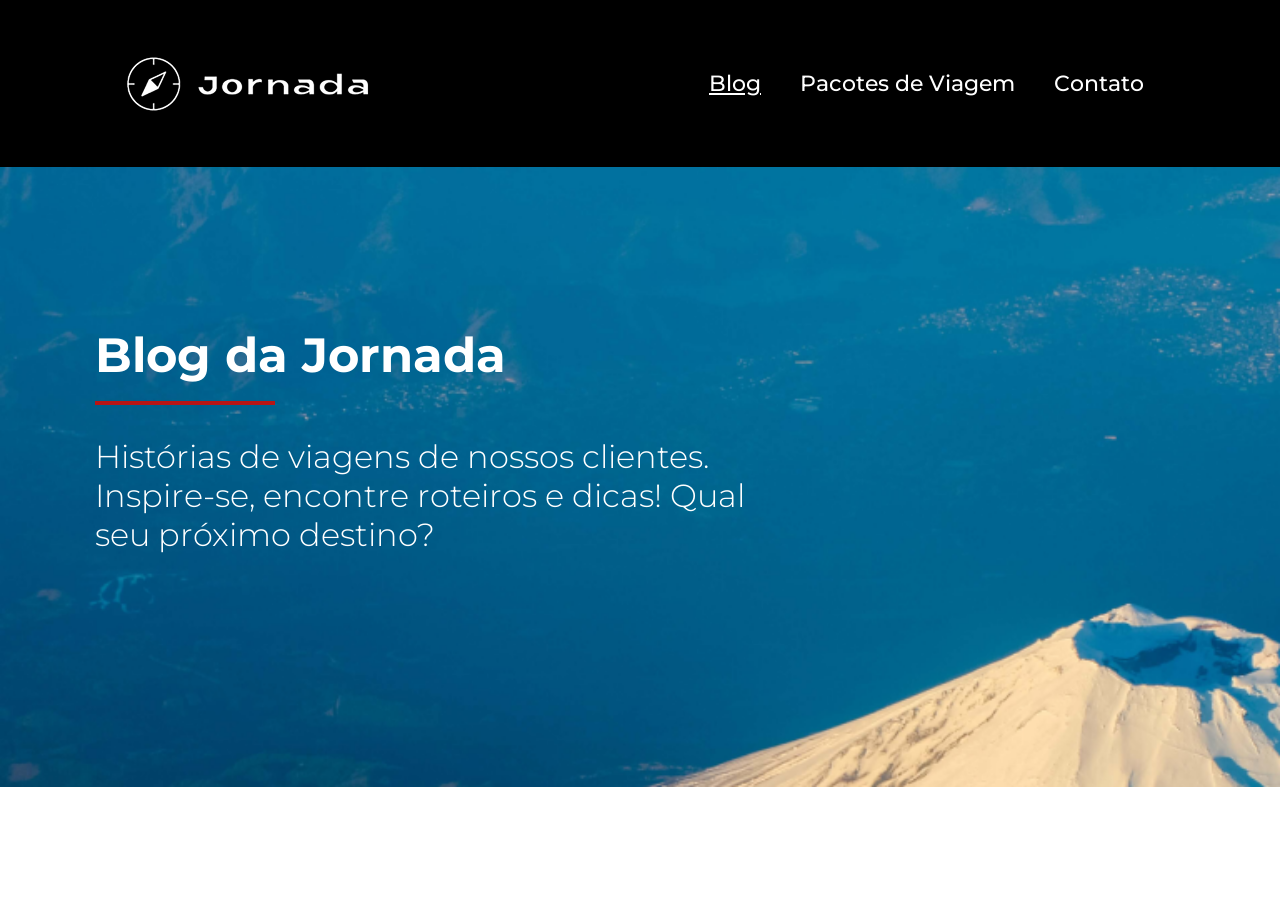
==== pages/blog.html @ a34484f1 "Inicializa pagina e blog" ====
<!doctype html>
<html lang="pt-br">
  <head>
    <meta charset="UTF-8" />
    <meta name="viewport" content="width=device-width, initial-scale=1.0" />
    <meta
      name="description"
      content="Descubra experiências de viagem, acomodações, gastronomia e lugares incríveis para conhecer. Confira dicas, destinos e ofertas para sua próxima viagem!"
    />

    <link rel="stylesheet" href="../css/style.css" />
    <link rel="icon" href="../img/favico.svg" type="xml/svg" />

    <title>Blog - Jornada Viagens</title>
  </head>
  <body>
    <header class="main-header">
      <a class="logo" href="../index.html" title="Voltar para a página inicial">
        <img
          class="img-mobile"
          src="../img/bussola-jornada-branca.png"
          alt="Bussola do Logo Jornada Viagens na cor branca"
        />
        <img
          class="img-desktop"
          src="../img/bussola-texto-jornada-branco.png"
          alt="Logo Jornada Viagens na cor branca"
        />
      </a>
      <div class="navigation-menu">
        <label for="menu"><img src="../img/menu.png" alt="" /></label>
        <input type="checkbox" id="menu" hidden />
        <nav>
          <ul class="list-links">
            <li>
              <a
                class="active"
                href="blog.html"
                target="_blank"
                title="Acessar Blog"
                >Blog</a
              >
            </li>
            <li>
              <a href="../pages/pacotes.html" title="Acessar Pacotes de Viagem"
                >Pacotes de Viagem</a
              >
            </li>
            <li>
              <a href="contato.html" target="_blank" title="Acessar Contato"
                >Contato</a
              >
            </li>
          </ul>
        </nav>
      </div>
    </header>
    <main>
      <section class="hero">
        <div class="hero-img img-container blog">
          <div class="hero-container">
            <div class="title-hero">
              <h2>Blog da Jornada</h2>
              <hr />
            </div>
            <p>
              Histórias de viagens de nossos clientes. Inspire-se, encontre roteiros e dicas! Qual seu próximo destino?
            </p>
          </div>
        </div>
      </section>
    </main>
  </body>
</html>
---- css/style.css ----
@import url(global.css);
@import url(header.css);
@import url(hero.css);
@import url(offers.css); 
@import url(categories.css);
@import url(destinations.css);
@import url(payment.css);
@import url(testimonials.css);
@import url(hero-footer.css);
@import url(footer.css);
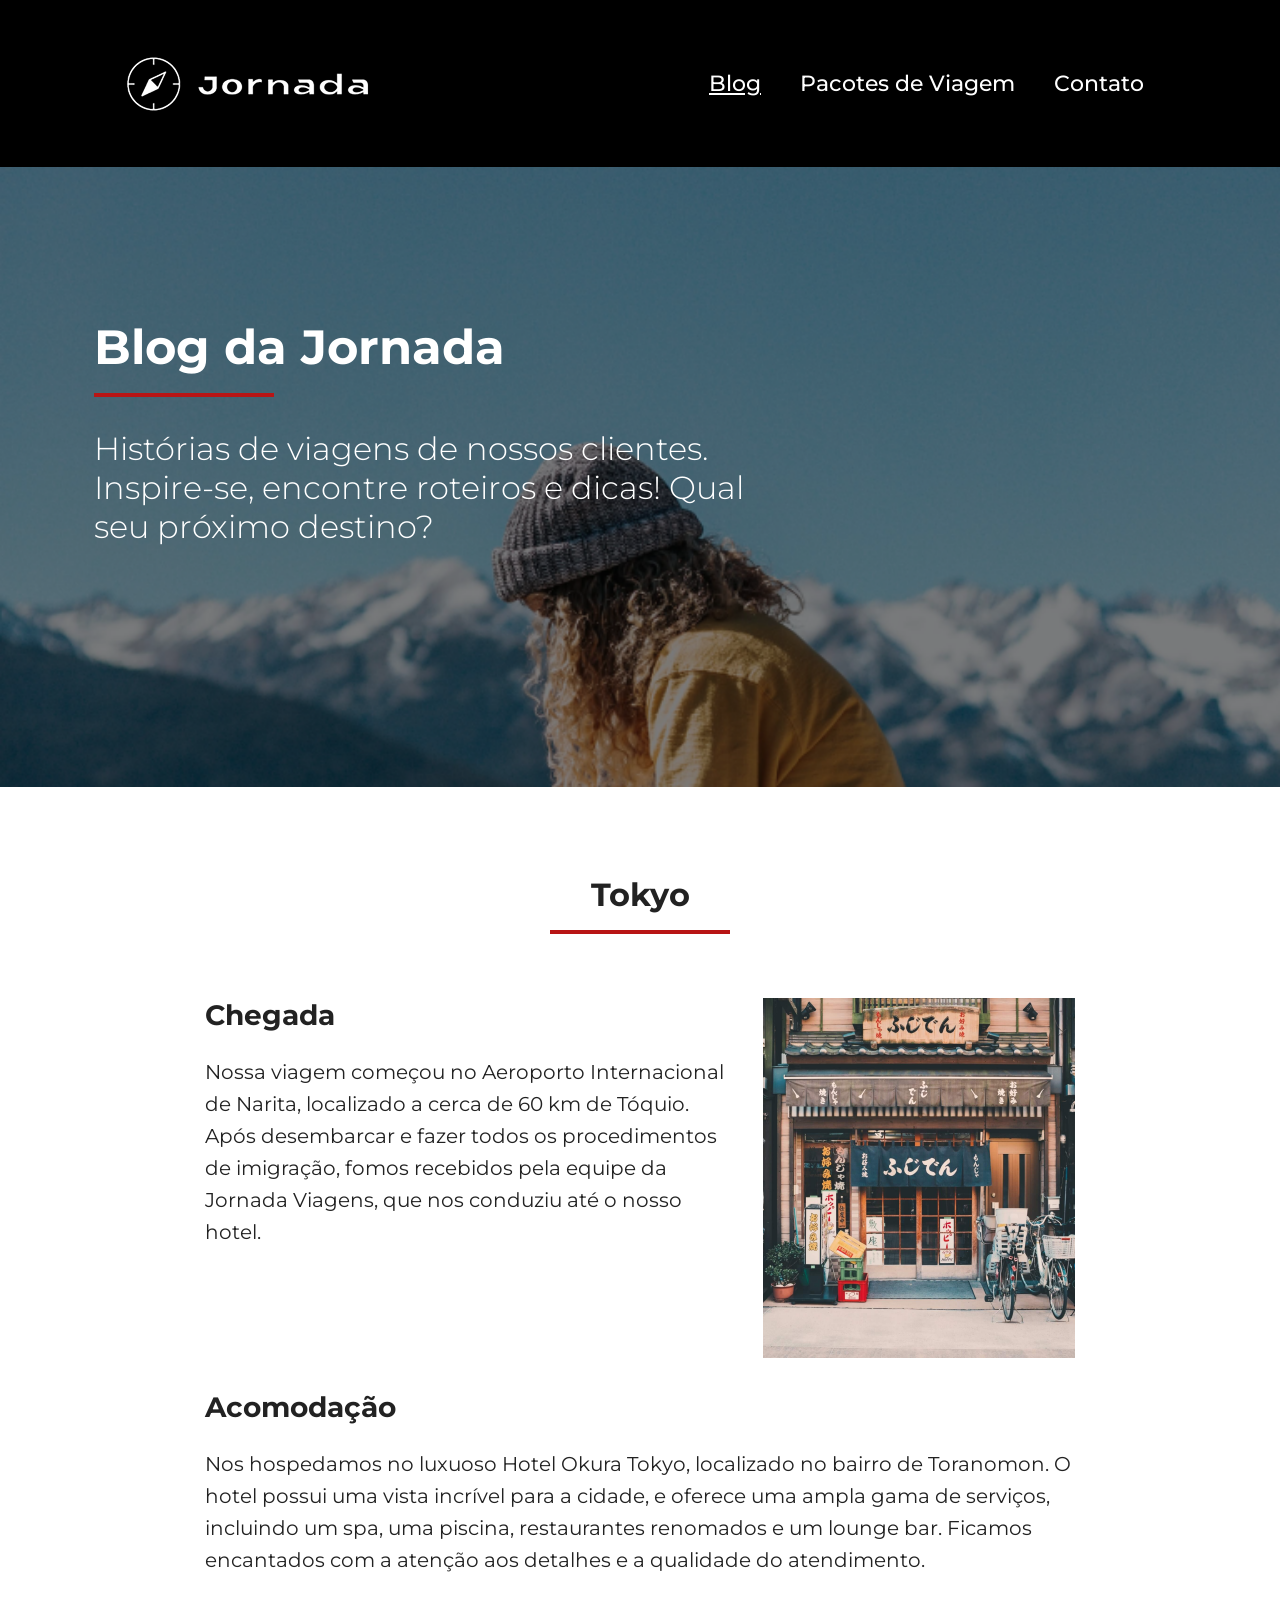
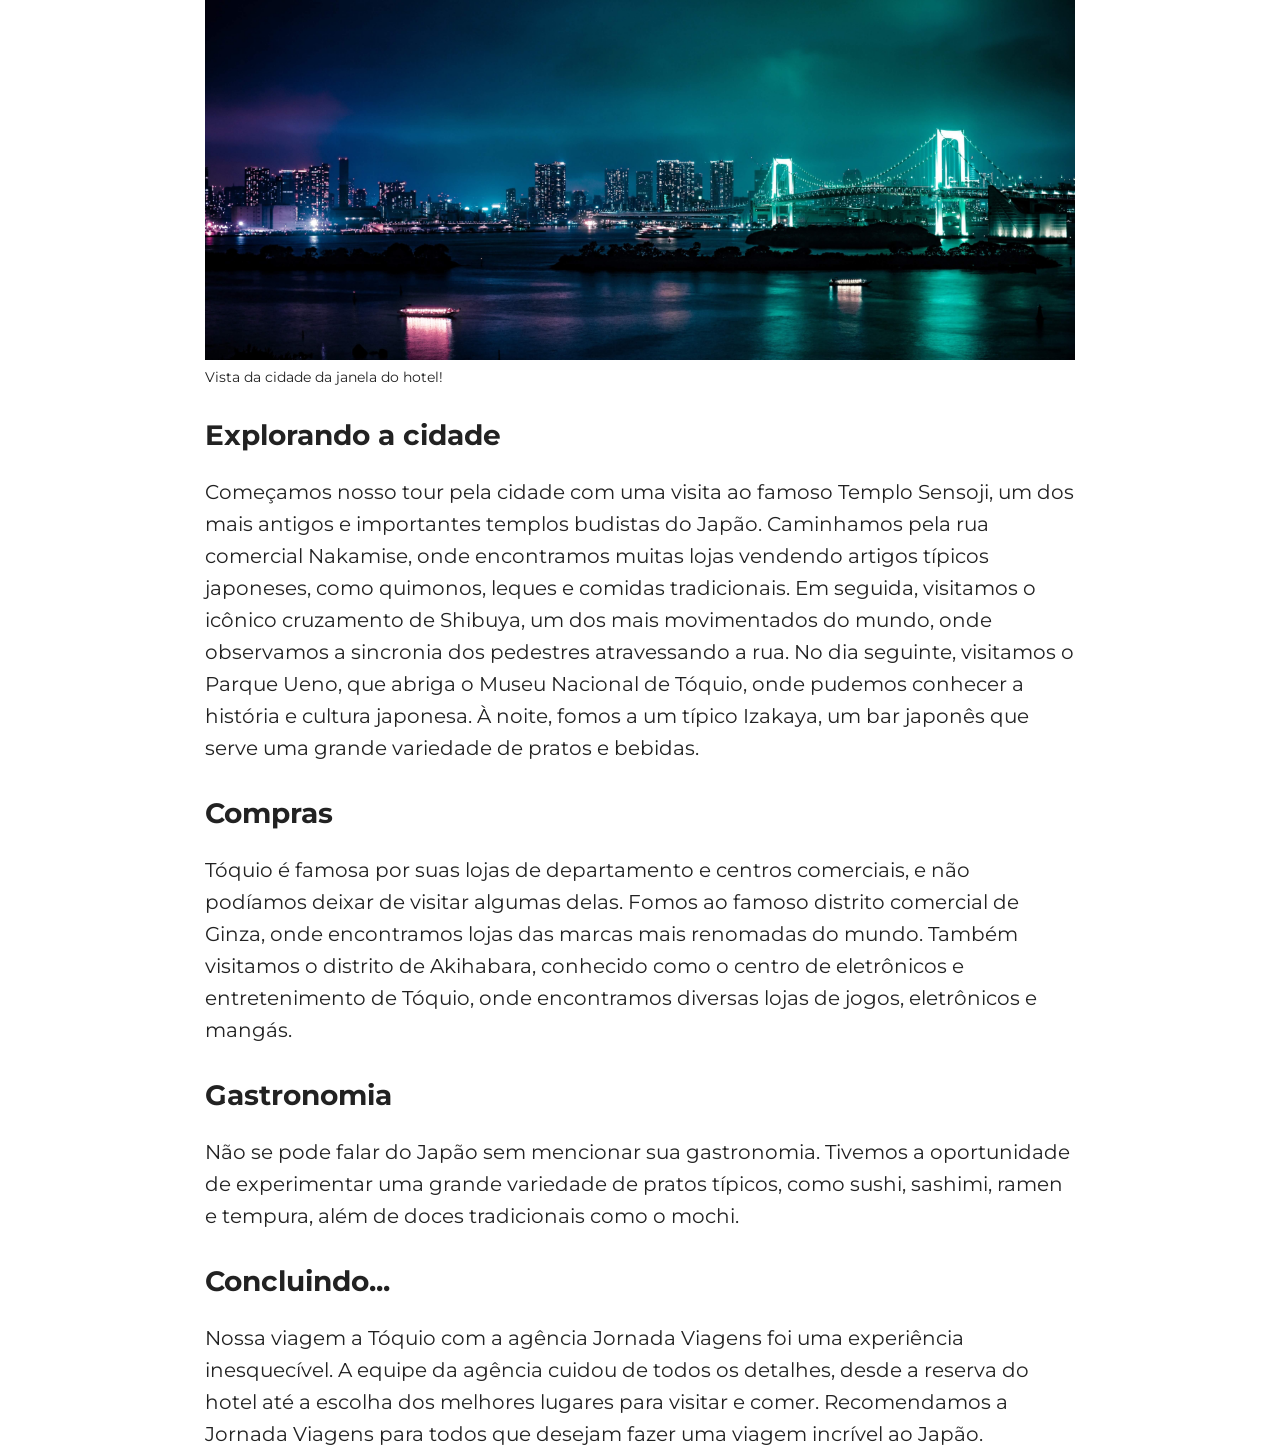
==== commit f42ff423: "Adiciona secao sobre Tokyo" ====
--- a/pages/blog.html
+++ b/pages/blog.html
@@ -64,7 +64,106 @@
               <hr />
             </div>
             <p>
-              Histórias de viagens de nossos clientes. Inspire-se, encontre roteiros e dicas! Qual seu próximo destino?
+              Histórias de viagens de nossos clientes. Inspire-se, encontre
+              roteiros e dicas! Qual seu próximo destino?
+            </p>
+          </div>
+        </div>
+      </section>
+
+      <section class="tokyo-highlight">
+        <div class="section-title">
+          <h2>Tokyo</h2>
+          <hr />
+        </div>
+
+        <div class="tokyo-content arrival">
+          <div>
+            <h3>Chegada</h3>
+            <p>
+              Nossa viagem começou no Aeroporto Internacional de Narita,
+              localizado a cerca de 60 km de Tóquio. Após desembarcar e fazer
+              todos os procedimentos de imigração, fomos recebidos pela equipe
+              da Jornada Viagens, que nos conduziu até o nosso hotel.
+            </p>
+          </div>
+          <figure>
+            <div class="img-tokyo hotel"></div>
+          </figure>
+        </div>
+
+        <div class="tokyo-content">
+          <div>
+            <h3>Acomodação</h3>
+            <p>
+              Nos hospedamos no luxuoso Hotel Okura Tokyo, localizado no bairro
+              de Toranomon. O hotel possui uma vista incrível para a cidade, e
+              oferece uma ampla gama de serviços, incluindo um spa, uma piscina,
+              restaurantes renomados e um lounge bar. Ficamos encantados com a
+              atenção aos detalhes e a qualidade do atendimento.
+            </p>
+          </div>
+          <figure>
+            <div class="img-tokyo view"></div>
+            <figcaption>Vista da cidade da janela do hotel!</figcaption>
+          </figure>
+        </div>
+
+        <div class="tokyo-content">
+          <div>
+            <h3>Explorando a cidade</h3>
+            <p>
+              Começamos nosso tour pela cidade com uma visita ao famoso Templo
+              Sensoji, um dos mais antigos e importantes templos budistas do
+              Japão. Caminhamos pela rua comercial Nakamise, onde encontramos
+              muitas lojas vendendo artigos típicos japoneses, como quimonos,
+              leques e comidas tradicionais. Em seguida, visitamos o icônico
+              cruzamento de Shibuya, um dos mais movimentados do mundo, onde
+              observamos a sincronia dos pedestres atravessando a rua. No dia
+              seguinte, visitamos o Parque Ueno, que abriga o Museu Nacional de
+              Tóquio, onde pudemos conhecer a história e cultura japonesa. À
+              noite, fomos a um típico Izakaya, um bar japonês que serve uma
+              grande variedade de pratos e bebidas.
+            </p>
+          </div>
+        </div>
+
+        <div class="tokyo-content">
+          <div>
+            <h3>Compras</h3>
+            <p>
+              Tóquio é famosa por suas lojas de departamento e centros
+              comerciais, e não podíamos deixar de visitar algumas delas. Fomos
+              ao famoso distrito comercial de Ginza, onde encontramos lojas das
+              marcas mais renomadas do mundo. Também visitamos o distrito de
+              Akihabara, conhecido como o centro de eletrônicos e entretenimento
+              de Tóquio, onde encontramos diversas lojas de jogos, eletrônicos e
+              mangás.
+            </p>
+          </div>
+        </div>
+
+        <div class="tokyo-content">
+          <div>
+            <h3>Gastronomia</h3>
+            <p>
+              Não se pode falar do Japão sem mencionar sua gastronomia. Tivemos
+              a oportunidade de experimentar uma grande variedade de pratos
+              típicos, como sushi, sashimi, ramen e tempura, além de doces
+              tradicionais como o mochi.
+            </p>
+          </div>
+        </div>
+
+        <div class="tokyo-content">
+          <div>
+            <h3>Concluindo...</h3>
+            <p>
+              Nossa viagem a Tóquio com a agência Jornada Viagens foi uma
+              experiência inesquecível. A equipe da agência cuidou de todos os
+              detalhes, desde a reserva do hotel até a escolha dos melhores
+              lugares para visitar e comer. Recomendamos a Jornada Viagens para
+              todos que desejam fazer uma viagem incrível ao Japão.
             </p>
           </div>
         </div>
--- a/css/style.css
+++ b/css/style.css
@@ -8,3 +8,4 @@
 @import url(testimonials.css);
 @import url(hero-footer.css);
 @import url(footer.css);
+@import url(tokyo.css);
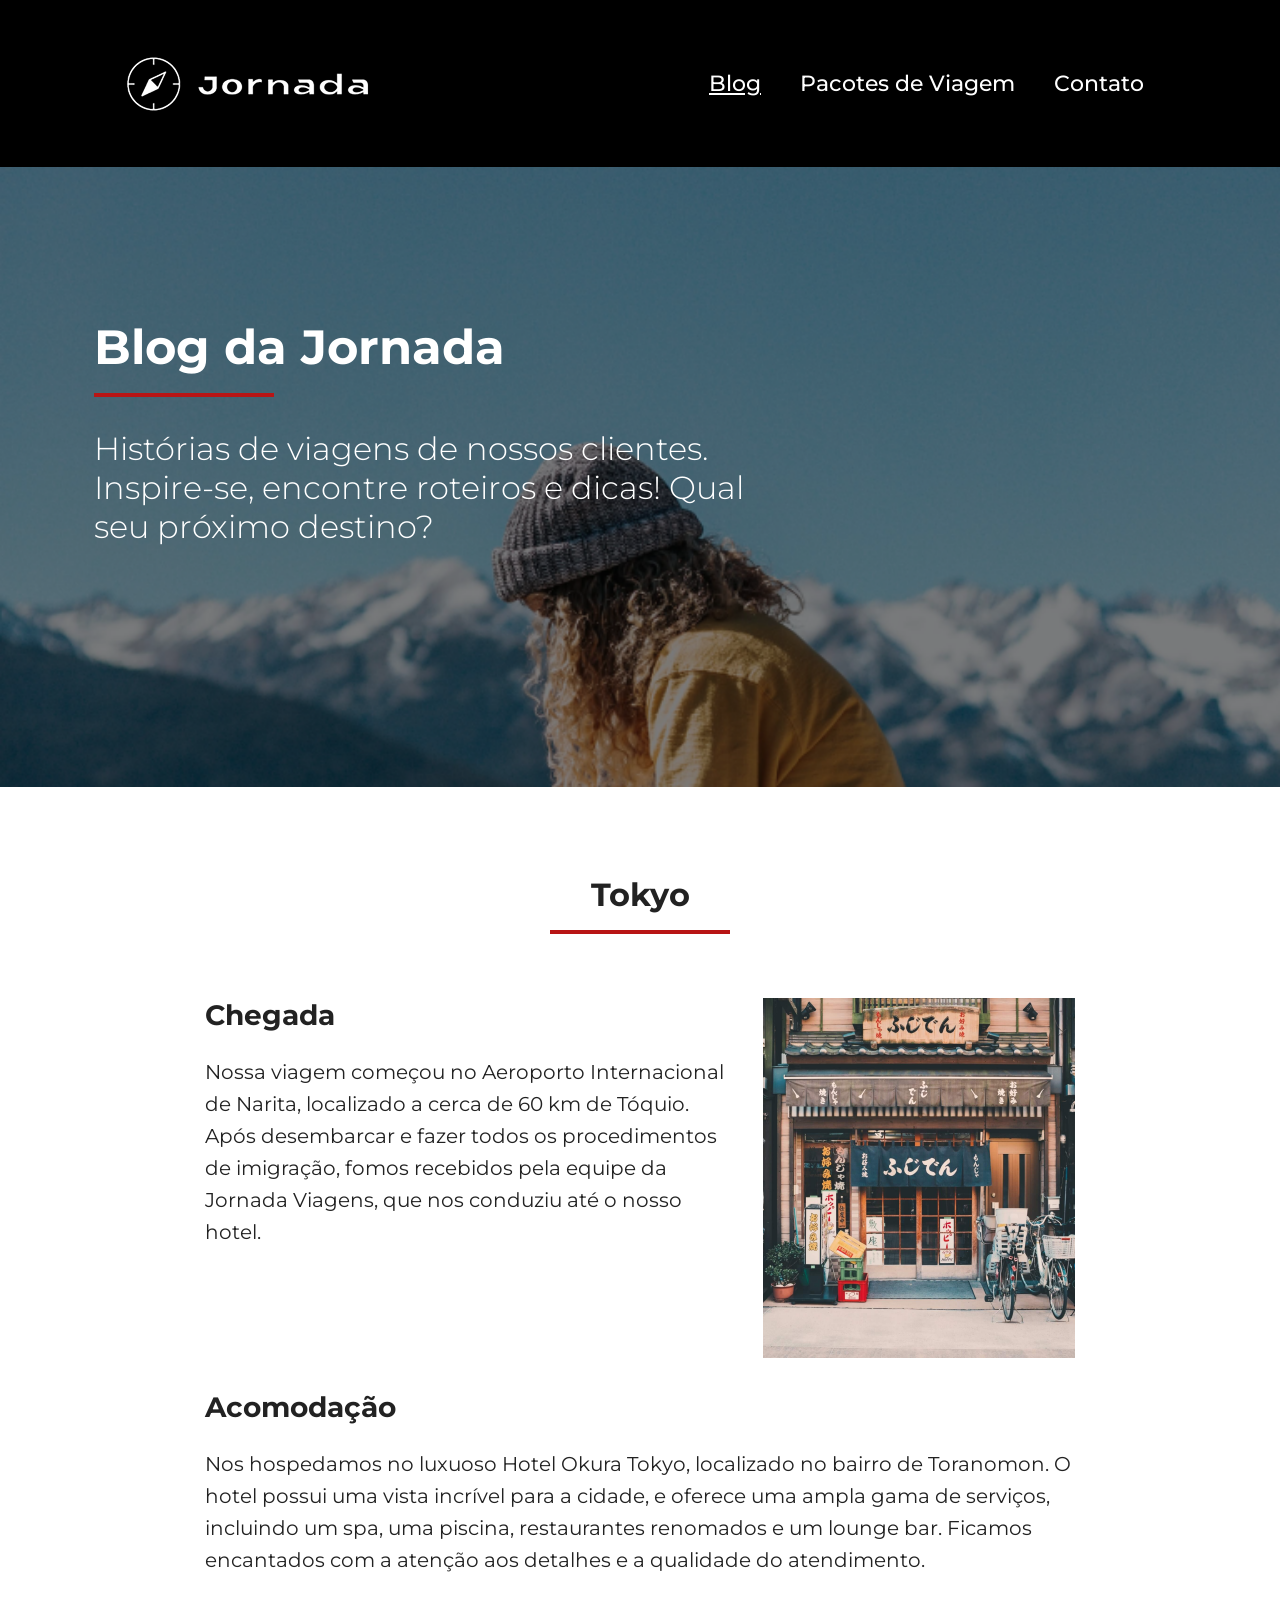
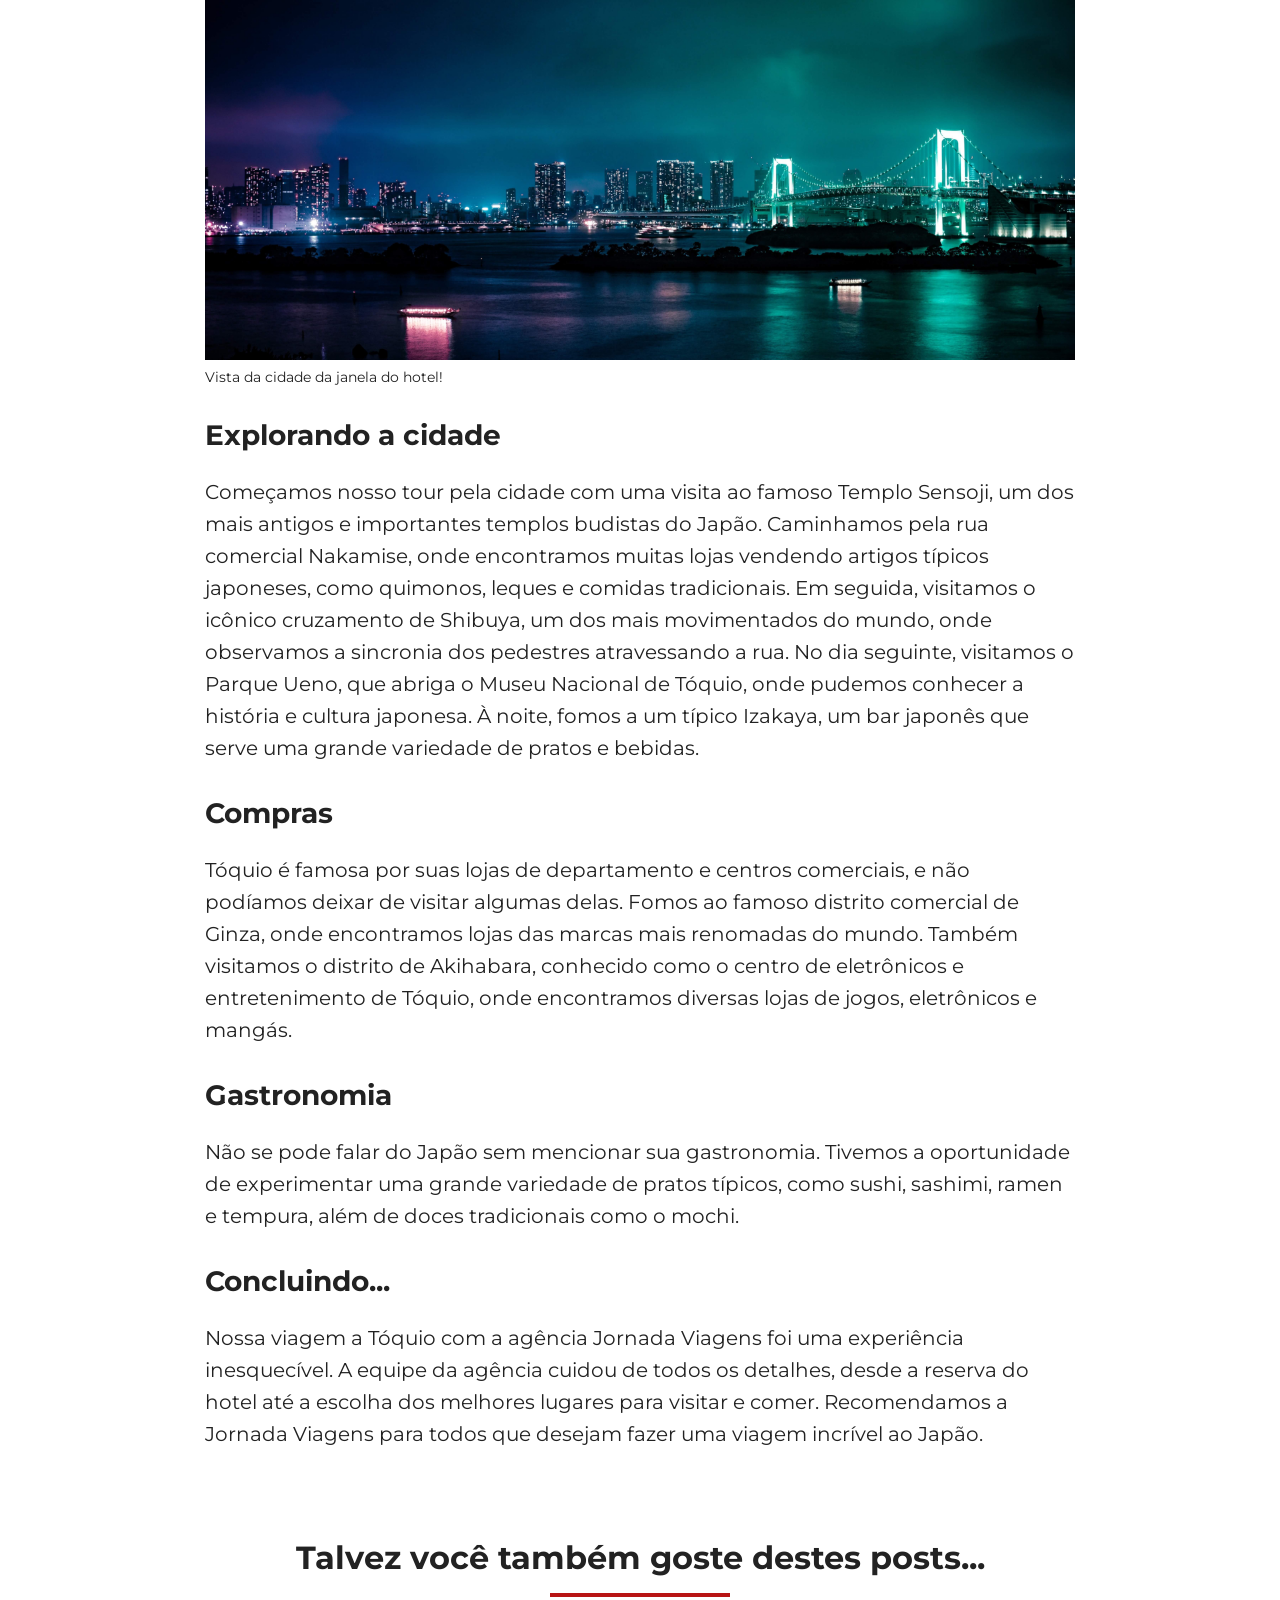
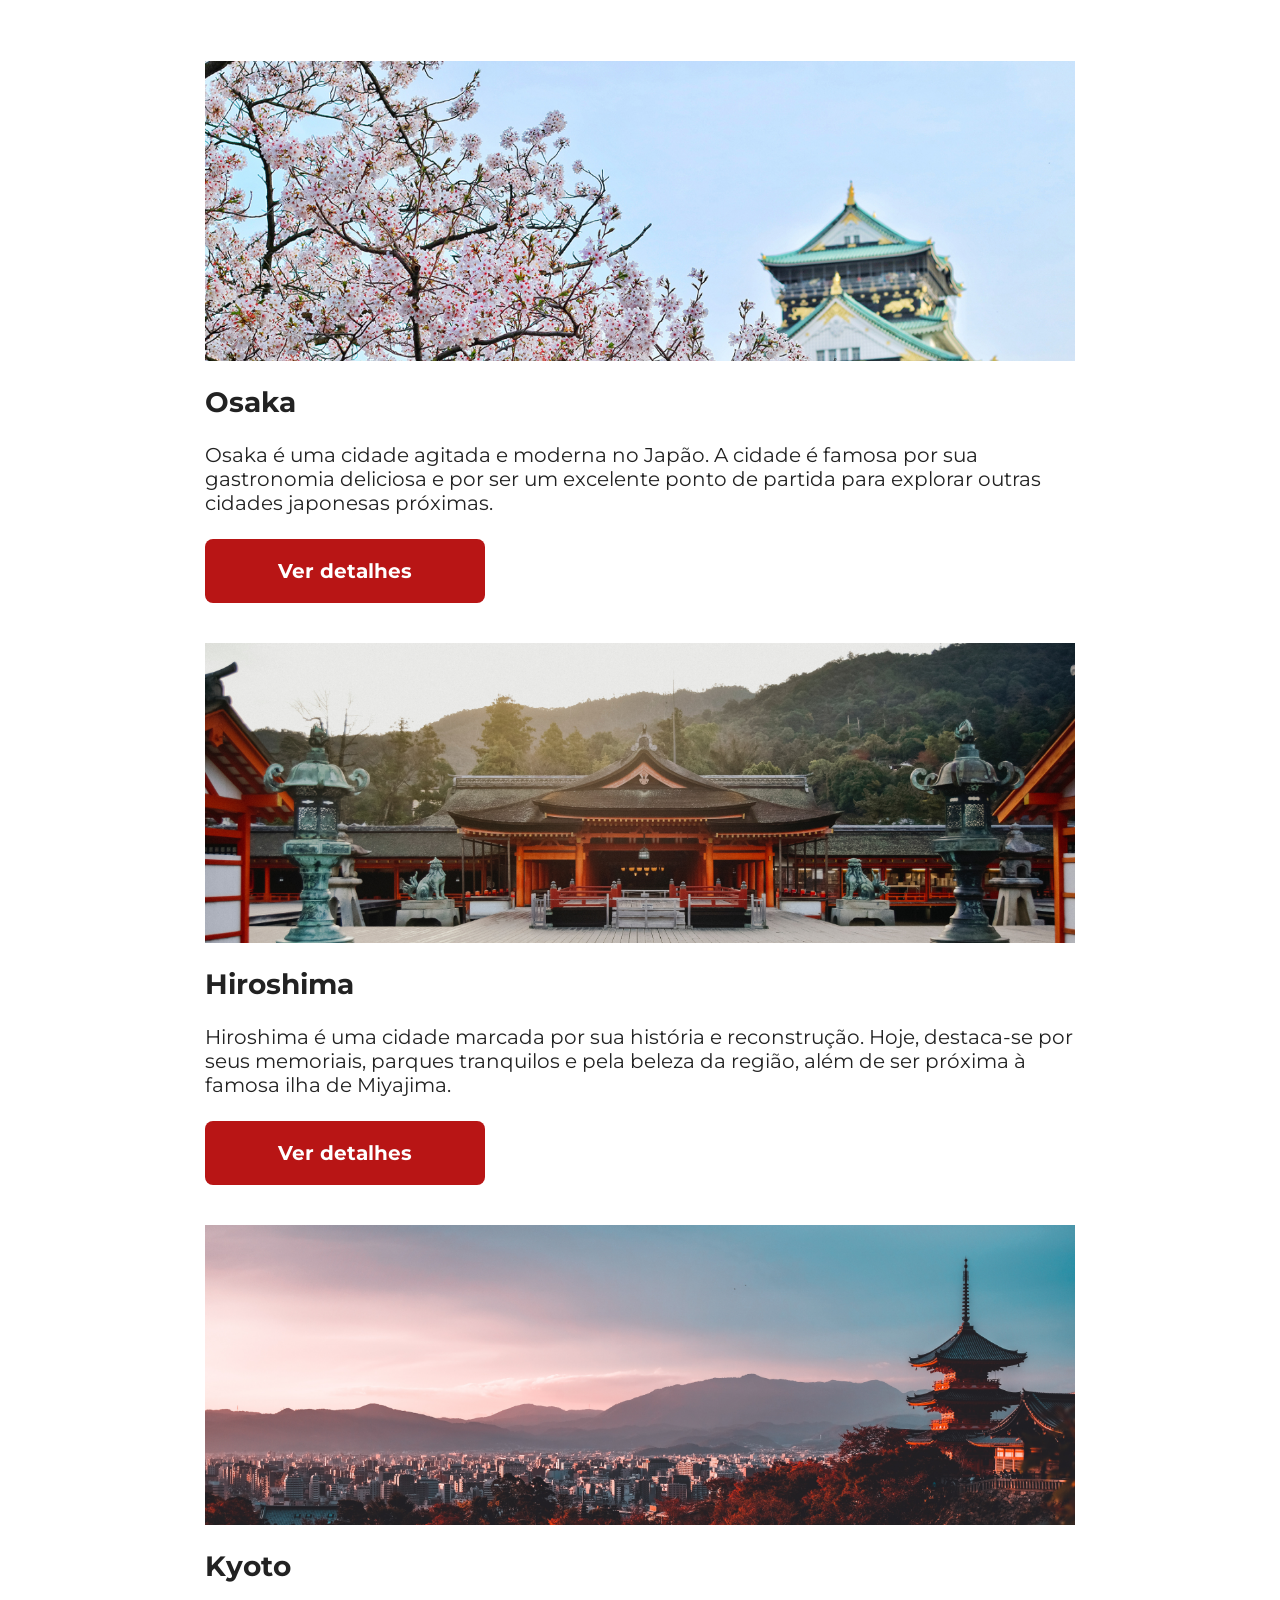
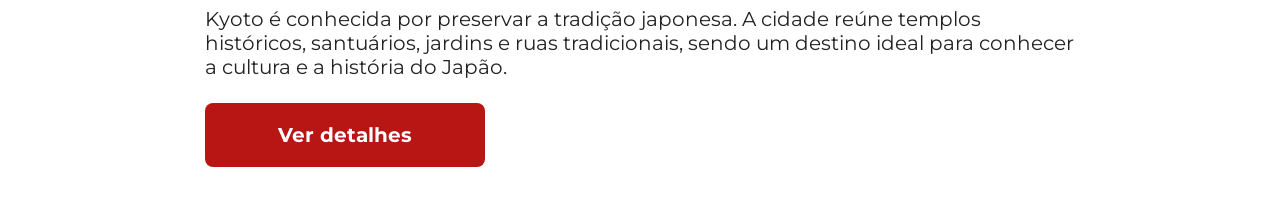
==== commit 2ea9ea3a: "Atualiza responsividade da secao de tokyo" ====
--- a/pages/blog.html
+++ b/pages/blog.html
@@ -168,6 +168,76 @@
           </div>
         </div>
       </section>
+
+      <section class="destinations blog">
+        <div class="section-title destinations-blog">
+          <h2>Talvez você também goste destes posts...</h2>
+          <hr />
+        </div>
+
+        <div class="destination-items">
+          <article class="item osaka">
+            <header>
+              <div class="img-item"></div>
+              <h3 class="content-title">Osaka</h3>
+            </header>
+            <p class="content-text">
+              Osaka é uma cidade agitada e moderna no Japão. A cidade é famosa
+              por sua gastronomia deliciosa e por ser um excelente ponto de
+              partida para explorar outras cidades japonesas próximas.
+            </p>
+            <footer>
+              <a
+                href="#"
+                target="_blank"
+                title="Ver detalhes sobre Osaka"
+                class="button"
+                >Ver detalhes</a
+              >
+            </footer>
+          </article>
+
+          <article class="item hiroshima">
+            <header>
+              <div class="img-item"></div>
+              <h3 class="content-title">Hiroshima</h3>
+            </header>
+            <p class="content-text">
+              Hiroshima é uma cidade marcada por sua história e reconstrução.
+              Hoje, destaca-se por seus memoriais, parques tranquilos e pela
+              beleza da região, além de ser próxima à famosa ilha de Miyajima.
+            </p>
+            <footer>
+              <a
+                href="#"
+                target="_blank"
+                title="Ver detalhes sobre Hiroshima"
+                class="button"
+                >Ver detalhes</a
+              >
+            </footer>
+          </article>
+
+          <article class="item kyoto">
+            <header>
+              <div class="img-item"></div>
+              <h3 class="content-title">Kyoto</h3>
+            </header>
+            <p class="content-text">
+              Kyoto é conhecida por preservar a tradição japonesa. A cidade reúne templos históricos, santuários, jardins e ruas tradicionais, sendo um destino ideal para conhecer a cultura e a história do Japão.
+            </p>
+            <footer>
+              <a
+                href="#"
+                target="_blank"
+                title="Ver detalhes sobre Osaka"
+                class="button"
+                >Ver detalhes</a
+              >
+            </footer>
+          </article>
+        </div>
+      </section>
     </main>
   </body>
 </html>
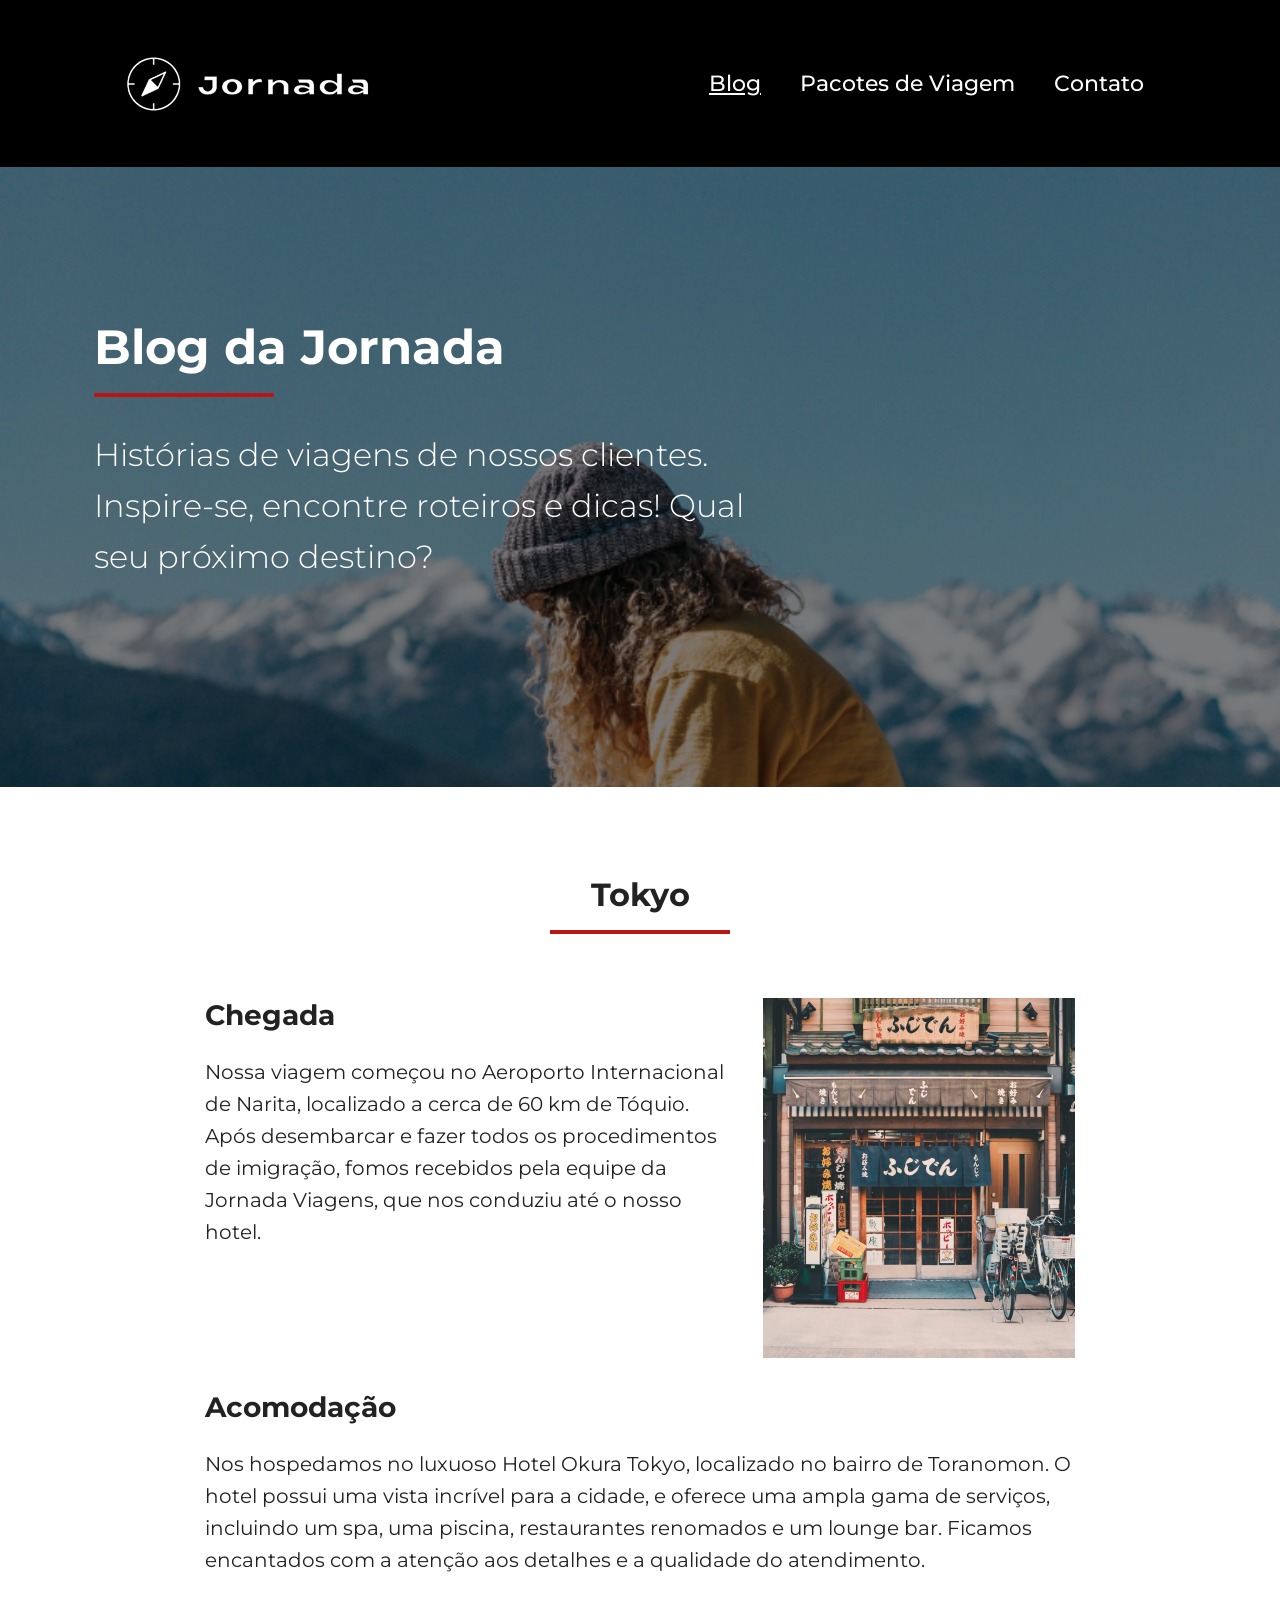
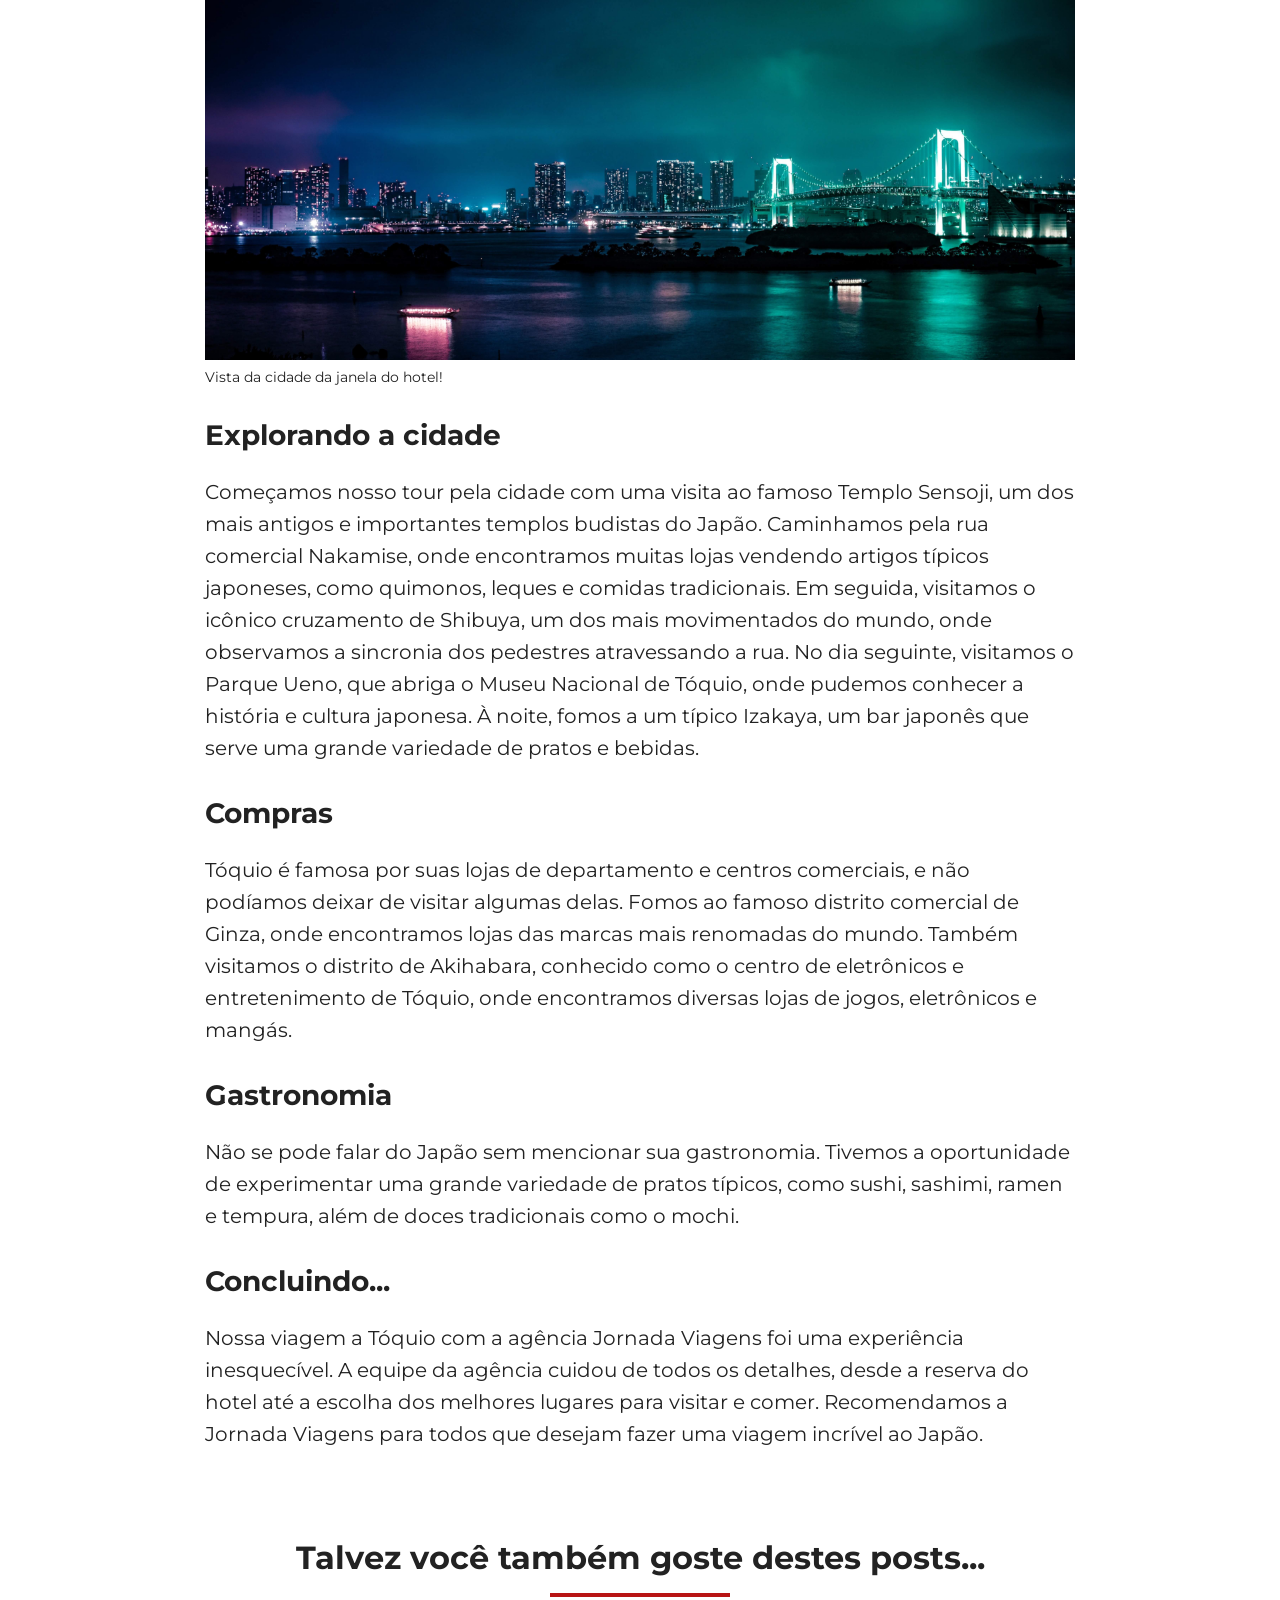
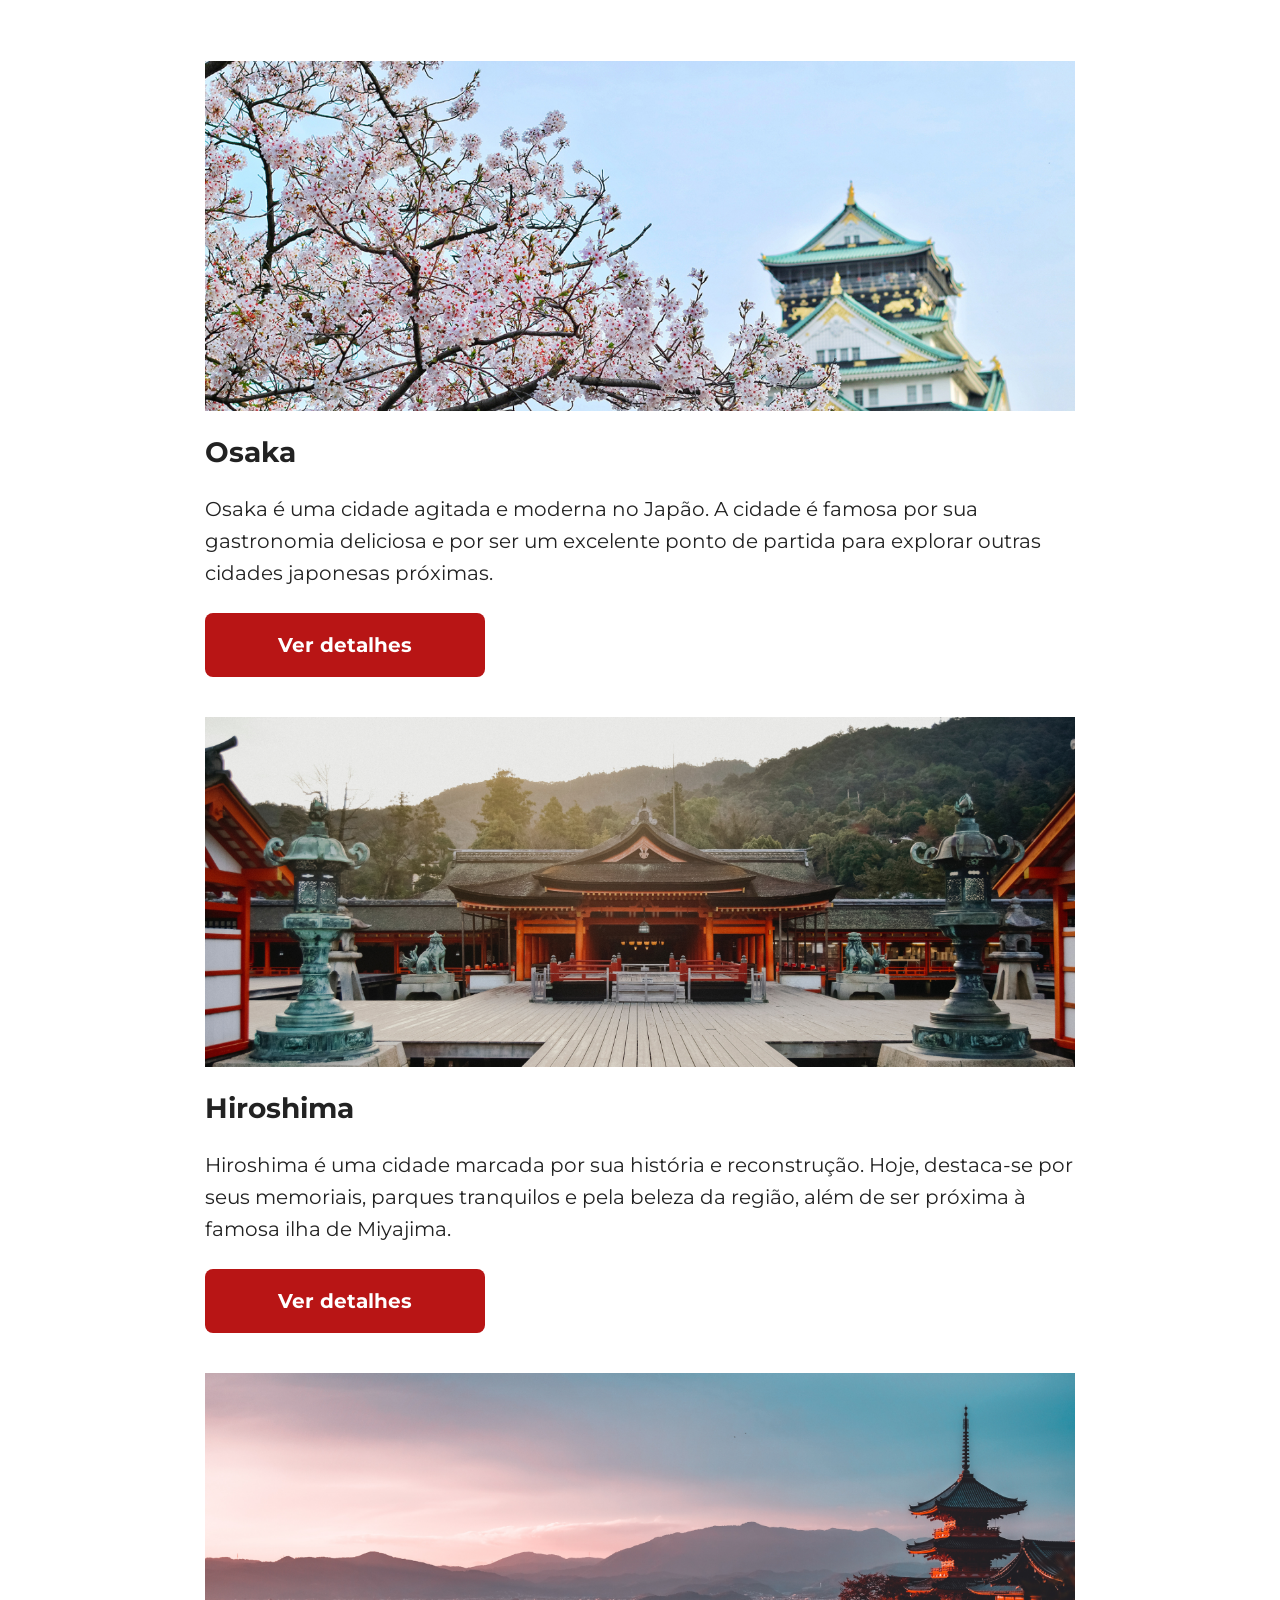
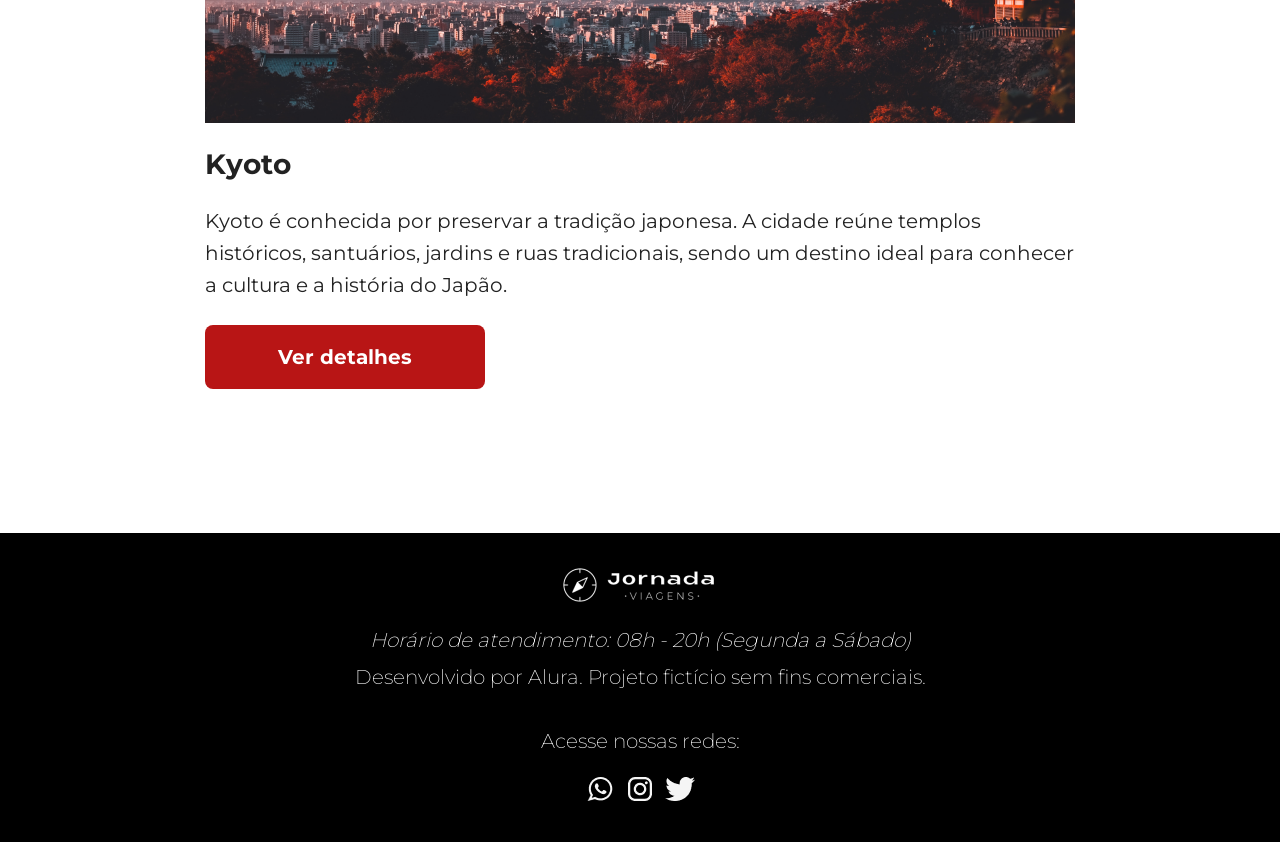
==== commit b5baf3e0: "Finaliza tela de blog" ====
--- a/pages/blog.html
+++ b/pages/blog.html
@@ -224,7 +224,10 @@
               <h3 class="content-title">Kyoto</h3>
             </header>
             <p class="content-text">
-              Kyoto é conhecida por preservar a tradição japonesa. A cidade reúne templos históricos, santuários, jardins e ruas tradicionais, sendo um destino ideal para conhecer a cultura e a história do Japão.
+              Kyoto é conhecida por preservar a tradição japonesa. A cidade
+              reúne templos históricos, santuários, jardins e ruas tradicionais,
+              sendo um destino ideal para conhecer a cultura e a história do
+              Japão.
             </p>
             <footer>
               <a
@@ -239,5 +242,46 @@
         </div>
       </section>
     </main>
+
+    <footer>
+      <div class="container-footer">
+        <div class="info-jornada">
+          <div class="logo-footer">
+            <img
+              src="../img/logo-jornada-footer.png"
+              alt="Logo da Jornada Viagens"
+            />
+          </div>
+          <address>
+            Horário de atendimento: 08h - 20h (Segunda a Sábado)
+          </address>
+          <p>Desenvolvido por Alura. Projeto fictício sem fins comerciais.</p>
+        </div>
+
+        <div class="network-jornada">
+          <p>Acesse nossas redes:</p>
+
+          <ul class="list-networks">
+            <li>
+              <a href="#" title="Acessar WhatsApp da Jornada Viagens">
+                <img src="../img/whatsapp.png" alt="Logo do WhatsApp" />
+              </a>
+            </li>
+
+            <li>
+              <a href="#" title="Acessar Instagram da Jornada Viagens">
+                <img src="../img/instagram.png" alt="Logo do Instagram" />
+              </a>
+            </li>
+
+            <li>
+              <a href="#" title="Acessar Twitter da Jornada Viagens">
+                <img src="../img/twitter.png" alt="Logo do Twitter" />
+              </a>
+            </li>
+          </ul>
+        </div>
+      </div>
+    </footer>
   </body>
 </html>
